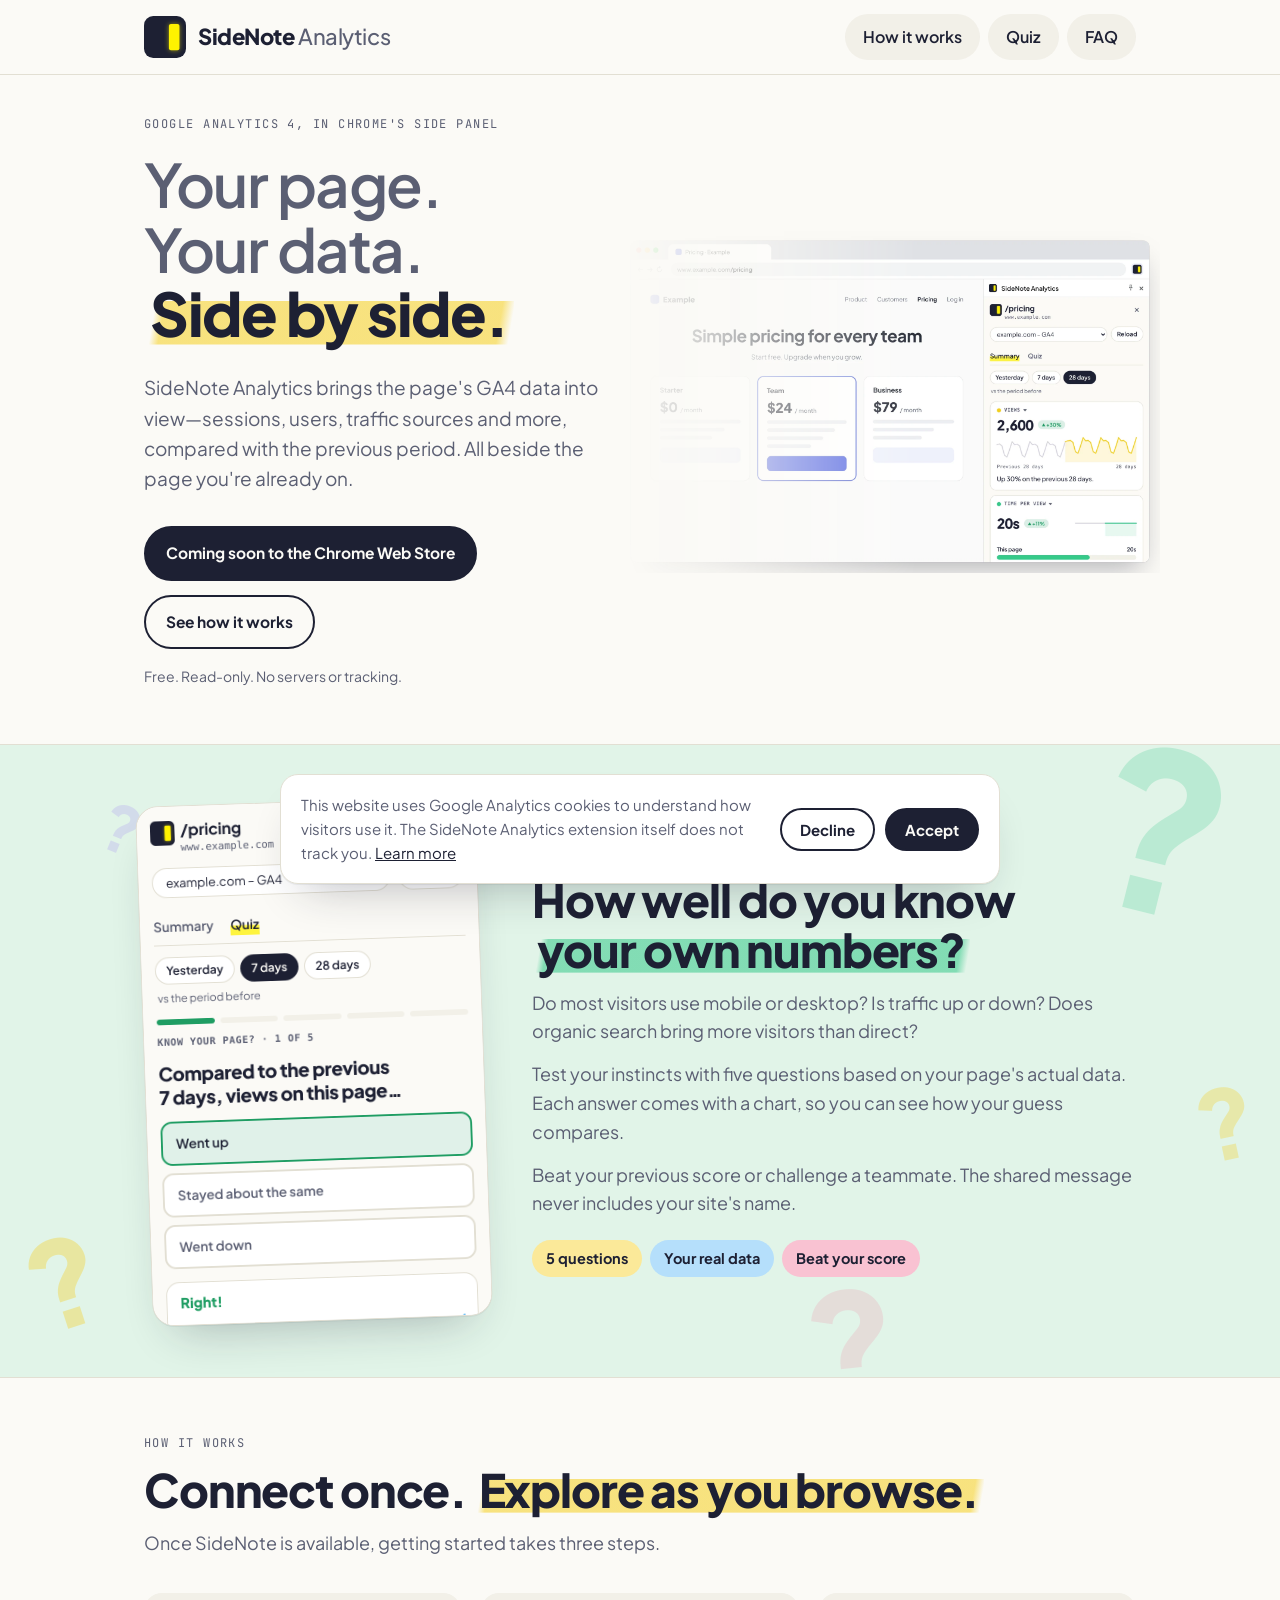
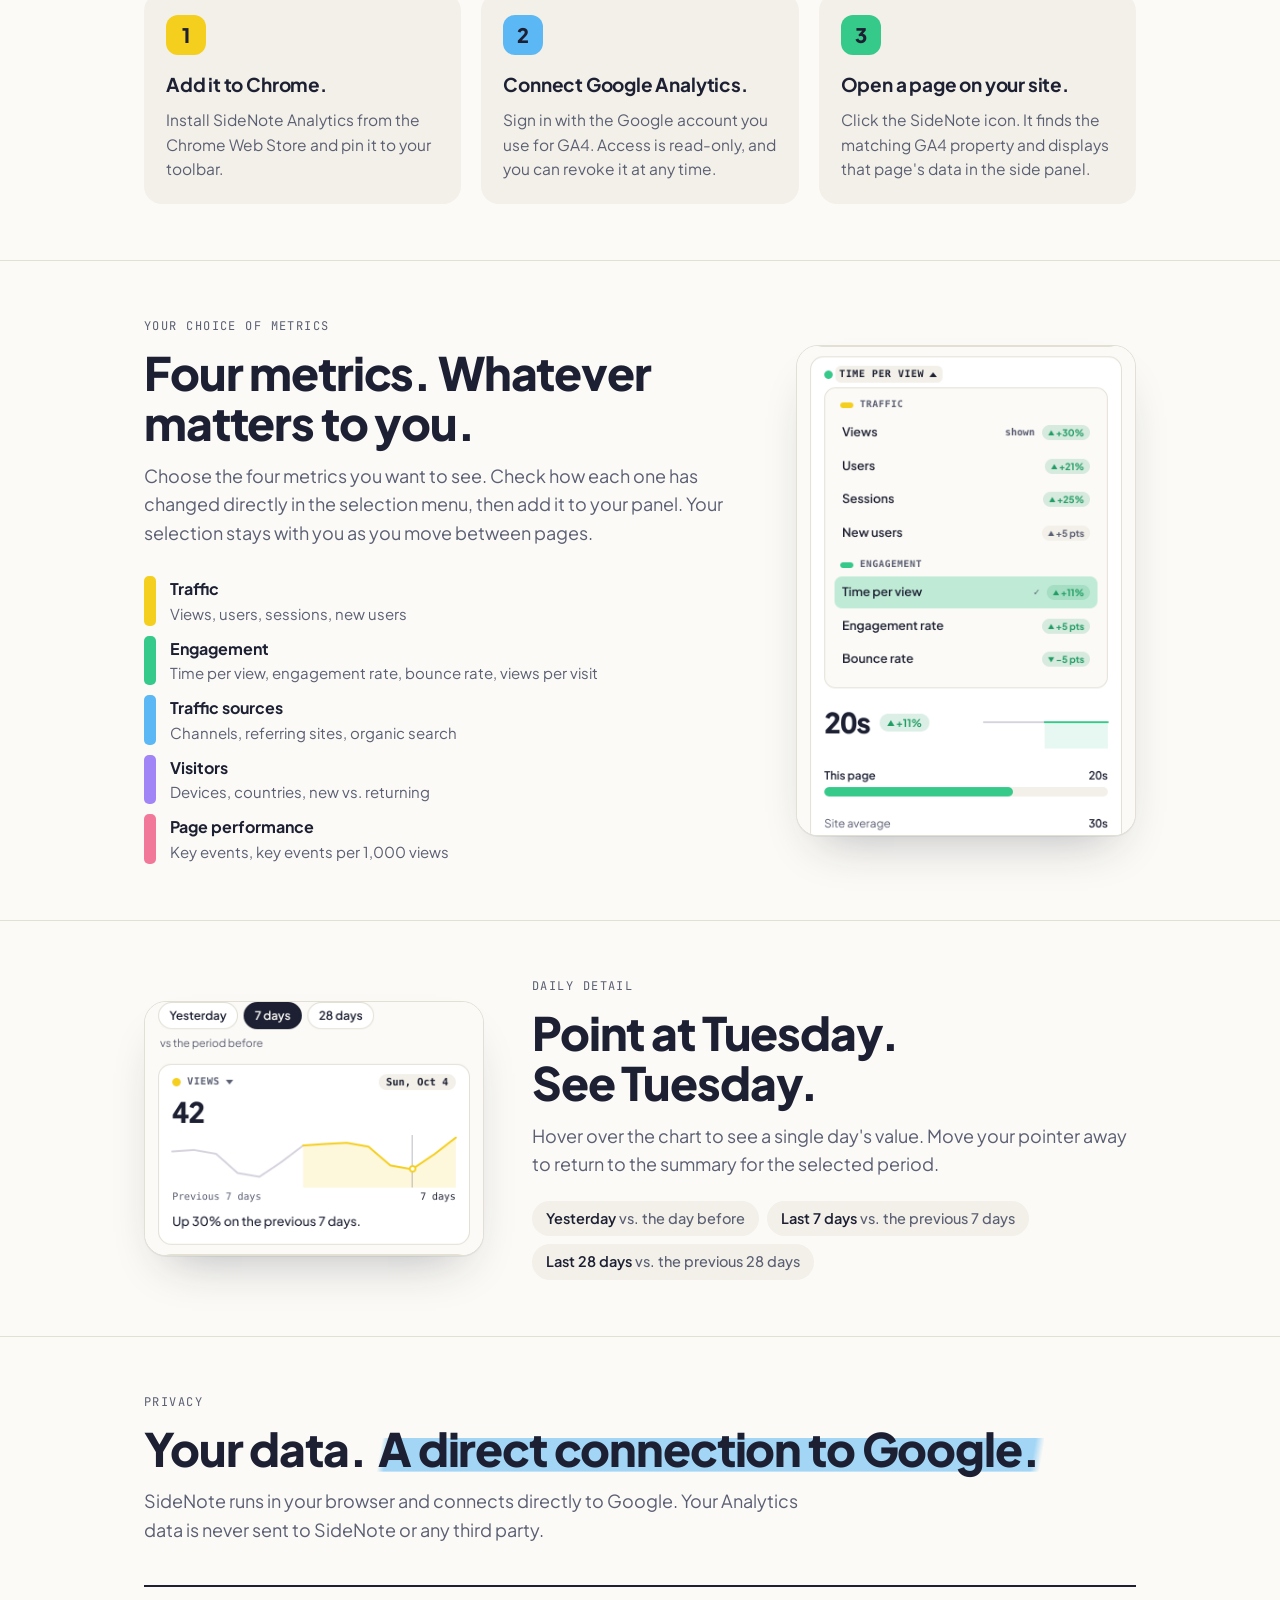
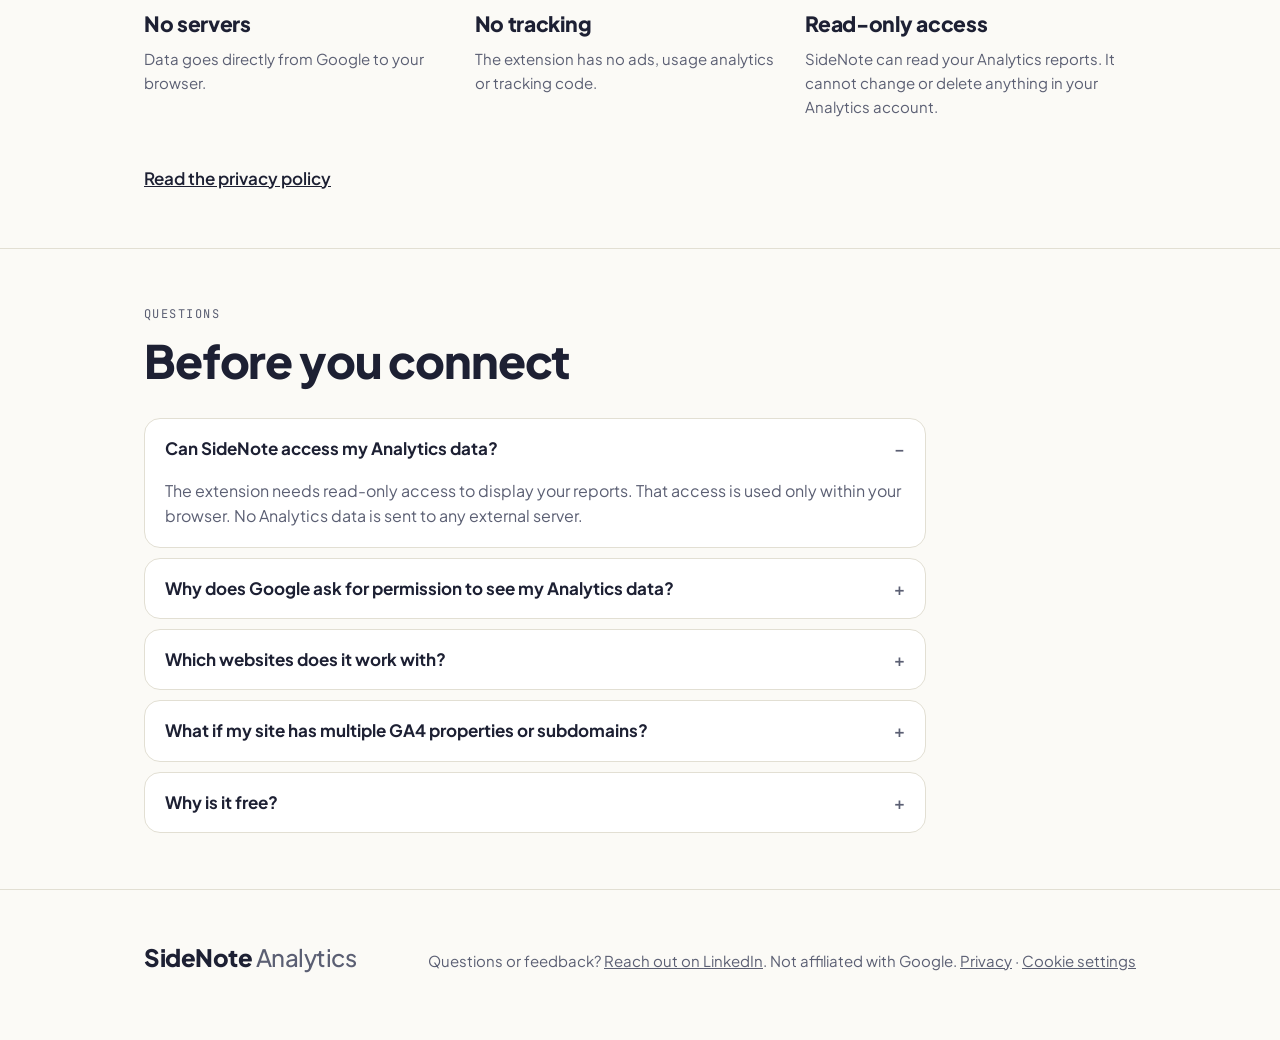
==== index.html @ 49446c29 "Use GTM container GTM-KLZKFRTD Co-Authored-By: Claude Opus 5.5 (1M context) <noreply@anthropic.com> " ====
<!doctype html>
<html lang="en">
<head>
<meta charset="utf-8">
<script>
window.dataLayer = window.dataLayer || [];
function gtag(){dataLayer.push(arguments);}
gtag('consent', 'default', {ad_storage: 'denied', ad_user_data: 'denied', ad_personalization: 'denied', analytics_storage: 'denied', wait_for_update: 500});
try { if (localStorage.getItem('sn-consent') === 'granted') gtag('consent', 'update', {analytics_storage: 'granted'}); } catch (e) {}
</script>
<!-- Google Tag Manager -->
<script>(function(w,d,s,l,i){w[l]=w[l]||[];w[l].push({'gtm.start':
new Date().getTime(),event:'gtm.js'});var f=d.getElementsByTagName(s)[0],
j=d.createElement(s),dl=l!='dataLayer'?'&l='+l:'';j.async=true;j.src=
'https://www.googletagmanager.com/gtm.js?id='+i+dl;f.parentNode.insertBefore(j,f);
})(window,document,'script','dataLayer','GTM-KLZKFRTD');</script>
<!-- End Google Tag Manager -->
<meta name="viewport" content="width=device-width, initial-scale=1, viewport-fit=cover">
<title>SideNote Analytics</title>
<meta name="description" content="GA4 numbers for the page you are on, in a Chrome side panel. Four cards, a trend line you can hover, and a quiz about your own page.">
<link rel="icon" href="img/logo.svg" type="image/svg+xml">
<link rel="preconnect" href="https://fonts.googleapis.com">
<link rel="preconnect" href="https://fonts.gstatic.com" crossorigin>
<link rel="stylesheet" href="https://fonts.googleapis.com/css2?family=Plus+Jakarta+Sans:wght@400;500;600;700;800&family=JetBrains+Mono:wght@400;500&display=swap">
<link rel="stylesheet" href="site.css">
</head>
<body>
<!-- Google Tag Manager (noscript) -->
<noscript><iframe src="https://www.googletagmanager.com/ns.html?id=GTM-KLZKFRTD" height="0" width="0" style="display:none;visibility:hidden"></iframe></noscript>
<!-- End Google Tag Manager (noscript) -->

<header class="top">
  <div class="wrap">
    <a class="brand" href="./" aria-label="SideNote Analytics home">
      <img class="mark" src="img/logo.svg" alt="" width="42" height="42">
      <span>SideNote <span class="brand-soft">Analytics</span></span>
    </a>
    <nav class="links" aria-label="Sections">
      <a href="#how">How it works</a>
      <a href="#quiz">Quiz</a>
      <a href="#faq">FAQ</a>
    </nav>
  </div>
</header>

<main>
  <section class="hero">
    <div class="wrap">
      <div class="hero-copy">
        <p class="eyebrow">Google Analytics 4, in Chrome's side panel</p>
        <h1>
          <span class="line quiet">Your page. Your data.</span>
          <span class="line"><span class="hl c-alive">Side by side.</span></span>
        </h1>
        <p class="lede">SideNote Analytics brings the page's GA4 data into view—sessions, users, traffic sources and more, compared with the previous period. All beside the page you're already on.</p>
        <div class="cta">
          <span class="btn primary is-soon" aria-disabled="true">Coming soon to the Chrome Web Store</span>
          <a class="btn ghost" href="#how" data-track="cta_how_it_works">See how it works</a>
        </div>
        <p class="note">Free. Read-only. No servers or tracking.</p>
      </div>
      <figure class="browser">
        <picture>
          <source srcset="img/hero-browser.webp" type="image/webp">
          <img src="img/hero-browser.png" width="1812" height="1152" alt="A Chrome window showing a pricing page, with the SideNote Analytics side panel open beside it: 2,600 views on /pricing, up 30% on the previous 28 days.">
        </picture>
      </figure>
    </div>
  </section>

  <section class="block quiz-block" id="quiz">
    <div class="qmarks" aria-hidden="true"><span>?</span><span>?</span><span>?</span><span>?</span><span>?</span><span>?</span></div>
    <div class="wrap split reverse">
      <div class="copy">
        <p class="eyebrow">Quiz · Know your page?</p>
        <h2>How well do you know <span class="hl c-good">your own numbers?</span></h2>
        <p class="intro">Do most visitors use mobile or desktop? Is traffic up or down? Does organic search bring more visitors than direct?</p>
        <p class="intro">Test your instincts with five questions based on your page's actual data. Each answer comes with a chart, so you can see how your guess compares.</p>
        <p class="intro">Beat your previous score or challenge a teammate. The shared message never includes your site's name.</p>
        <div class="qtags"><span class="c-alive">5 questions</span><span class="c-read">Your real data</span><span class="c-change">Beat your score</span></div>
      </div>
      <figure class="shot">
        <img src="img/panel-quiz.png" width="720" height="1520" alt="The Quiz tab: compared to the previous 7 days, views on this page went up, stayed about the same or went down. Went up is marked right, with a chart.">
      </figure>
    </div>
  </section>

  <section class="block" id="how">
    <div class="wrap">
      <p class="eyebrow">How it works</p>
      <h2>Connect once. <span class="hl c-alive">Explore as you browse.</span></h2>
      <p class="intro">Once SideNote is available, getting started takes three steps.</p>
      <ol class="steps">
        <li><span class="num c-alive">1</span><b>Add it to Chrome.</b><p>Install SideNote Analytics from the Chrome Web Store and pin it to your toolbar.</p></li>
        <li><span class="num c-read">2</span><b>Connect Google Analytics.</b><p>Sign in with the Google account you use for GA4. Access is read-only, and you can revoke it at any time.</p></li>
        <li><span class="num c-good">3</span><b>Open a page on your site.</b><p>Click the SideNote icon. It finds the matching GA4 property and displays that page's data in the side panel.</p></li>
      </ol>
    </div>
  </section>

  <section class="block" id="cards">
    <div class="wrap split">
      <div class="copy">
        <p class="eyebrow">Your choice of metrics</p>
        <h2>Four metrics. Whatever matters to you.</h2>
        <p class="intro">Choose the four metrics you want to see. Check how each one has changed directly in the selection menu, then add it to your panel. Your selection stays with you as you move between pages.</p>
        <ul class="groups">
          <li class="c-alive"><b>Traffic</b><span>Views, users, sessions, new users</span></li>
          <li class="c-good"><b>Engagement</b><span>Time per view, engagement rate, bounce rate, views per visit</span></li>
          <li class="c-read"><b>Traffic sources</b><span>Channels, referring sites, organic search</span></li>
          <li class="c-measure"><b>Visitors</b><span>Devices, countries, new vs. returning</span></li>
          <li class="c-change"><b>Page performance</b><span>Key events, key events per 1,000 views</span></li>
        </ul>
      </div>
      <figure class="shot">
        <img src="img/panel-picker.png" width="720" height="1040" alt="The metric menu open on the second card, grouped into Traffic and Engagement, each metric with a small change badge such as +30% or −5 pts.">
      </figure>
    </div>
  </section>


  <section class="block">
    <div class="wrap split reverse">
      <div class="copy">
        <p class="eyebrow">Daily detail</p>
        <h2>Point at Tuesday. See Tuesday.</h2>
        <p class="intro">Hover over the chart to see a single day's value. Move your pointer away to return to the summary for the selected period.</p>
        <div class="chips"><span>Yesterday <b>vs. the day before</b></span><span>Last 7 days <b>vs. the previous 7 days</b></span><span>Last 28 days <b>vs. the previous 28 days</b></span></div>
      </div>
      <figure class="shot">
        <img src="img/panel-hover.png" width="720" height="540" alt="The views card while hovering: the figure reads 42 and a date pill says Sun, Oct 4, with a marker on the line at that day.">
      </figure>
    </div>
  </section>

  <section class="block" id="private">
    <div class="wrap">
      <p class="eyebrow">Privacy</p>
      <h2>Your data. <span class="hl c-read">A direct connection to Google.</span></h2>
      <p class="intro">SideNote runs in your browser and connects directly to Google. Your Analytics data is never sent to SideNote or any third party.</p>
      <div class="facts">
        <div class="fact"><b>No servers</b><p>Data goes directly from Google to your browser.</p></div>
        <div class="fact"><b>No tracking</b><p>The extension has no ads, usage analytics or tracking code.</p></div>
        <div class="fact"><b>Read-only access</b><p>SideNote can read your Analytics reports. It cannot change or delete anything in your Analytics account.</p></div>
      </div>
      <p class="more"><a href="privacy.html" data-track="privacy_click">Read the privacy policy</a></p>
    </div>
  </section>

  <section class="block" id="faq">
    <div class="wrap">
      <p class="eyebrow">Questions</p>
      <h2>Before you connect</h2>
      <div class="faq">
        <details open>
          <summary>Can SideNote access my Analytics data?</summary>
          <p>The extension needs read-only access to display your reports. That access is used only within your browser. No Analytics data is sent to any external server.</p>
        </details>
        <details>
          <summary>Why does Google ask for permission to see my Analytics data?</summary>
          <p>This permission allows SideNote to retrieve and display your reports. It does not allow changes to your Analytics account or data. You can revoke access at any time in your <a href="https://myaccount.google.com/permissions">Google Account settings</a>.</p>
        </details>
        <details>
          <summary>Which websites does it work with?</summary>
          <p>SideNote works with sites tracked by a GA4 property your Google account can access. If no matching property is found, the panel lets you know.</p>
        </details>
        <details>
          <summary>What if my site has multiple GA4 properties or subdomains?</summary>
          <p>SideNote finds a matching property automatically. If the match is unclear, it prompts you to choose from the available properties.</p>
        </details>
        <details>
          <summary>Why is it free?</summary>
          <p>SideNote Analytics runs entirely in your browser, with no servers or infrastructure behind it. That keeps it free to use, with no paid plans, trials or ads.</p>
        </details>
      </div>
    </div>
  </section>
</main>

<footer>
  <div class="wrap">
    <span class="sign">SideNote <span class="brand-soft">Analytics</span></span>
    <p>Questions or feedback? <a href="https://www.linkedin.com/in/veyselm" rel="noopener">Reach out on LinkedIn</a>. Not affiliated with Google. <a href="privacy.html">Privacy</a> · <button type="button" class="link-btn" data-cookie-settings>Cookie settings</button></p>
  </div>
</footer>

<script src="consent.js"></script>
</body>
</html>
---- site.css ----
/* The site wears the panel's clothes: paper, ink, Plus Jakarta Sans, and one
   highlighter colour per group of metrics. */
:root {
  --paper: #fbfaf6;
  --paper-2: #f2f0e8;
  --ink: #1d2033;
  --ink-soft: #5b5f73;
  --rule: #e2dfd3;
  --accent: #3b45e0;
  --accent-ink: #ffffff;
  --panel: #ffffff;
  --hl-alive: #f5cf1d;
  --hl-read: #5bb8f5;
  --hl-good: #35c98a;
  --hl-change: #f2789a;
  --hl-measure: #a184f5;
  --hl-alpha: 0.55;
  --shadow: 0 1px 0 rgba(29,32,51,.06), 0 24px 48px -24px rgba(29,32,51,.32);
  --body: "Plus Jakarta Sans", "Segoe UI", system-ui, -apple-system, sans-serif;
  --mono: "JetBrains Mono", ui-monospace, "SF Mono", Menlo, Consolas, monospace;
  color-scheme: light;
}
@media (prefers-color-scheme: dark) {
  :root:not([data-theme="light"]) {
    --paper: #15172a; --paper-2: #1c1f36; --ink: #eceaf4; --ink-soft: #a3a5bd;
    --rule: #2c3050; --accent: #8e95ff; --accent-ink: #15172a; --panel: #1e2139;
    --hl-alive: #d9b520; --hl-read: #4a9fdc; --hl-good: #2fae78; --hl-change: #d9607f; --hl-measure: #8c70e0;
    --hl-alpha: 0.6;
    --shadow: 0 1px 0 rgba(0,0,0,.3), 0 24px 48px -24px rgba(0,0,0,.7);
    color-scheme: dark;
  }
}
:root[data-theme="dark"] {
  --paper: #15172a; --paper-2: #1c1f36; --ink: #eceaf4; --ink-soft: #a3a5bd;
  --rule: #2c3050; --accent: #8e95ff; --accent-ink: #15172a; --panel: #1e2139;
  --hl-alive: #d9b520; --hl-read: #4a9fdc; --hl-good: #2fae78; --hl-change: #d9607f; --hl-measure: #8c70e0;
  --hl-alpha: 0.6;
  --shadow: 0 1px 0 rgba(0,0,0,.3), 0 24px 48px -24px rgba(0,0,0,.7);
  color-scheme: dark;
}

* { box-sizing: border-box; }
html { scroll-behavior: smooth; }
body {
  margin: 0; background: var(--paper); color: var(--ink);
  font-family: var(--body); font-size: 17px; line-height: 1.6;
  -webkit-font-smoothing: antialiased;
}
img { max-width: 100%; height: auto; display: block; }
.wrap { max-width: 1040px; margin: 0 auto; padding-inline: 24px; }
@media (max-width: 480px) { .wrap { padding-inline: 16px; } body { font-size: 16px; } }
a { color: inherit; }
:focus-visible { outline: 3px solid var(--accent); outline-offset: 3px; border-radius: 6px; }
h1, h2, h3 { line-height: 1.08; text-wrap: balance; margin: 0; letter-spacing: -0.025em; }
p { margin: 0; }
.eyebrow { font-family: var(--mono); font-size: 12px; letter-spacing: .12em; text-transform: uppercase; color: var(--ink-soft); }

.hl { --c: var(--hl-alive);
  background-image: linear-gradient(100deg, transparent .2em, color-mix(in srgb, var(--c) calc(var(--hl-alpha) * 100%), transparent) .35em, color-mix(in srgb, var(--c) calc(var(--hl-alpha) * 100%), transparent) calc(100% - .3em), transparent calc(100% - .1em));
  background-repeat: no-repeat; background-size: 100% 58%; background-position: 0 80%;
  padding-inline: .1em; box-decoration-break: clone; -webkit-box-decoration-break: clone; }
.c-alive { --c: var(--hl-alive); } .c-read { --c: var(--hl-read); } .c-good { --c: var(--hl-good); }
.c-change { --c: var(--hl-change); } .c-measure { --c: var(--hl-measure); }

header.top { position: sticky; top: env(safe-area-inset-top, 0px); z-index: 5; padding-block: 14px; background: color-mix(in srgb, var(--paper) 88%, transparent); backdrop-filter: blur(10px); border-bottom: 1px solid var(--rule); }
.top .wrap { display: flex; align-items: center; justify-content: space-between; gap: 16px; flex-wrap: wrap; }
.brand { display: flex; align-items: center; gap: 12px; font-weight: 800; font-size: 22px; text-decoration: none; letter-spacing: -0.02em; }
.brand-soft { font-weight: 500; color: var(--ink-soft); }
.mark { width: 42px; height: 42px; flex: none; }
nav.links { display: flex; gap: 8px; font-size: 16px; font-weight: 600; flex-wrap: wrap; }
nav.links a { text-decoration: none; padding: 10px 18px; border-radius: 999px; background: var(--paper-2); }
nav.links a.go { background: var(--ink); color: var(--paper); }
nav.links a:hover { background: var(--rule); }
nav.links a.go:hover { background: var(--accent); color: var(--accent-ink); }
@media (max-width: 560px) { nav.links a { padding: 8px 14px; font-size: 15px; } }

.hero { padding-block: 40px 56px; }
.hero { overflow: hidden; }
.hero .wrap { display: grid; grid-template-columns: minmax(0, 1fr) minmax(0, 1fr); gap: 40px; align-items: center; }
.hero-copy { position: relative; z-index: 1; }
/* The window fades in from the left, so the page reads first and the panel
   lands last. */
.browser { margin: 0 -24px 0 -40px; }
.browser img { width: 100%;
  -webkit-mask-image: linear-gradient(90deg, transparent 0%, rgba(0,0,0,.25) 18%, #000 55%);
  mask-image: linear-gradient(90deg, transparent 0%, rgba(0,0,0,.25) 18%, #000 55%); }
@media (max-width: 900px) {
  .hero .wrap { grid-template-columns: minmax(0, 1fr); gap: 28px; }
  .browser { margin: 0 -16px 0 0; }
  .browser img { min-width: 0;
    -webkit-mask-image: linear-gradient(90deg, rgba(0,0,0,.35) 0%, #000 40%);
    mask-image: linear-gradient(90deg, rgba(0,0,0,.35) 0%, #000 40%); }
}
.hero h1 { margin-top: 18px; font-size: clamp(38px, 5vw, 60px); font-weight: 800; }
.hero h1 .line { display: block; }
.hero h1 .quiet { color: var(--ink-soft); font-weight: 600; }
.lede { margin-top: 26px; font-size: 19px; color: var(--ink-soft); max-width: 34em; }
.cta { margin-top: 32px; display: flex; gap: 14px; flex-wrap: wrap; align-items: center; }
.btn { display: inline-flex; align-items: center; padding: 13px 20px; border-radius: 999px; font-weight: 700; font-size: 15.5px; text-decoration: none; border: 2px solid var(--ink); }
.btn.primary { background: var(--ink); color: var(--paper); }
.btn.primary.is-soon { cursor: default; }
.btn.ghost:hover { background: var(--paper-2); }
.note { margin-top: 16px; font-size: 14px; color: var(--ink-soft); }

.shot { margin: 0; justify-self: center; width: 100%; max-width: 340px; max-height: 520px; border-radius: 22px; overflow: hidden; border: 1px solid var(--rule); box-shadow: var(--shadow); background: var(--panel); }
.shot.tall { max-height: 600px; }
@media (max-width: 900px) { .shot.tall { max-height: 560px; } }

section.block { padding-block: 56px; border-top: 1px solid var(--rule); }
.block h2 { margin-top: 12px; font-size: clamp(30px, 4.2vw, 46px); font-weight: 800; max-width: 20em; }
.intro { margin-top: 14px; color: var(--ink-soft); max-width: 38em; font-size: 18px; }
.split { display: grid; grid-template-columns: minmax(0, 1fr) 340px; gap: 48px; align-items: center; }
.split.reverse { grid-template-columns: 340px minmax(0, 1fr); }
.split.reverse .copy { order: 2; }
@media (max-width: 900px) { .split, .split.reverse { grid-template-columns: minmax(0, 1fr); gap: 32px; } .split.reverse .copy { order: 0; } }

.groups { margin: 28px 0 0; padding: 0; list-style: none; display: grid; gap: 10px; }
.groups li { display: grid; grid-template-columns: 12px minmax(0, 1fr); column-gap: 14px; align-items: baseline; }
.groups li::before { content: ""; grid-row: span 2; align-self: stretch; width: 12px; border-radius: 5px; background: var(--c); }
.groups b { font-size: 16px; }
.groups span { font-size: 15px; color: var(--ink-soft); }

.ranges { margin: 28px 0 0; display: grid; gap: 12px; }
.ranges div { display: grid; grid-template-columns: 110px minmax(0, 1fr); gap: 12px; align-items: baseline; padding-bottom: 12px; border-bottom: 1px dashed var(--rule); }
.ranges dt { font-weight: 700; }
.ranges dd { margin: 0; color: var(--ink-soft); font-size: 15.5px; }

.points { margin: 40px 0 0; padding: 0; list-style: none; display: grid; grid-template-columns: repeat(2, minmax(0, 1fr)); gap: 28px 40px; }
@media (max-width: 760px) { .points { grid-template-columns: minmax(0, 1fr); } }
.points b { display: block; font-size: 19px; letter-spacing: -0.01em; }
.points span { color: var(--ink-soft); font-size: 16px; }

.facts { margin-top: 40px; display: grid; grid-template-columns: repeat(3, minmax(0, 1fr)); border-top: 2px solid var(--ink); }
@media (max-width: 760px) { .facts { grid-template-columns: minmax(0, 1fr); } }
.fact { padding: 20px 20px 22px 0; display: grid; gap: 6px; align-content: start; }
.fact b { font-weight: 800; font-size: 21px; letter-spacing: -0.015em; }
.fact p { font-size: 15px; color: var(--ink-soft); }
.more { margin-top: 24px; font-weight: 600; }

.steps { margin: 36px 0 0; padding: 0; list-style: none; display: grid; grid-template-columns: repeat(3, minmax(0, 1fr)); gap: 20px; }
@media (max-width: 820px) { .steps { grid-template-columns: minmax(0, 1fr); } }
.steps li { display: grid; gap: 8px; align-content: start; padding: 22px; border-radius: 18px; background: var(--paper-2); }
.steps .num { width: 40px; height: 40px; border-radius: 12px; display: grid; place-items: center; font-weight: 800; font-size: 20px; background: var(--c); color: #1d2033; }
.steps b { font-size: 19px; letter-spacing: -0.01em; margin-top: 6px; }
.steps p { color: var(--ink-soft); font-size: 15.5px; }

.faq { margin-top: 32px; display: grid; gap: 10px; max-width: 46em; }
.faq details { border: 1px solid var(--rule); border-radius: 16px; background: var(--panel); }
.faq summary { cursor: pointer; list-style: none; padding: 16px 20px; font-weight: 700; font-size: 17px; display: flex; justify-content: space-between; gap: 16px; }
.faq summary::-webkit-details-marker { display: none; }
.faq summary::after { content: "+"; font-weight: 600; color: var(--ink-soft); flex: none; }
.faq details[open] summary::after { content: "−"; }
.faq details p { padding: 0 20px 18px; color: var(--ink-soft); font-size: 16px; }

footer { padding-block: 48px 64px; border-top: 1px solid var(--rule); }
footer .wrap { display: flex; justify-content: space-between; gap: 20px; flex-wrap: wrap; align-items: baseline; }
footer p { color: var(--ink-soft); font-size: 15px; }
.sign { font-size: 24px; font-weight: 800; letter-spacing: -0.02em; }

/* the privacy page */
.doc { max-width: 720px; padding-block: 24px 72px; }
.doc h1 { font-size: clamp(34px, 5vw, 48px); font-weight: 800; }
.doc .updated { margin-top: 10px; color: var(--ink-soft); font-size: 15px; }
.doc h2 { margin-top: 40px; font-size: 24px; font-weight: 800; }
.doc p, .doc ul { margin-top: 12px; }
.doc ul { padding-left: 1.2em; }
.doc li + li { margin-top: 6px; }
.doc code { font-family: var(--mono); font-size: .85em; background: var(--paper-2); padding: 1px 5px; border-radius: 5px; }
.doc .short { margin-top: 28px; padding: 18px 20px; border-radius: 16px; background: color-mix(in srgb, var(--hl-read) 22%, var(--paper)); }
.table-scroll { margin-top: 14px; overflow-x: auto; }
.doc table { width: 100%; border-collapse: collapse; font-size: 15px; min-width: 520px; }
.doc th, .doc td { text-align: left; padding: 10px 12px 10px 0; border-bottom: 1px solid var(--rule); vertical-align: top; }
.doc th { font-size: 13px; color: var(--ink-soft); font-weight: 600; }

.chips { margin-top: 22px; display: flex; flex-wrap: wrap; gap: 8px; }
.chips span { padding: 6px 14px; border-radius: 999px; background: var(--paper-2); font-size: 14.5px; font-weight: 600; }
.chips span b { color: var(--ink-soft); font-weight: 500; }

/* the quiz: the playful corner of the page */
.quiz-block { position: relative; overflow: hidden; background: color-mix(in srgb, var(--hl-good) 13%, var(--paper)); }
.quiz-block .wrap { position: relative; }
.qmarks span { position: absolute; font-weight: 800; line-height: 1; color: var(--hl-good); opacity: .22; pointer-events: none; user-select: none; }
.qmarks span:nth-child(1) { font-size: 220px; top: -30px; right: 4%; transform: rotate(14deg); }
.qmarks span:nth-child(2) { font-size: 120px; bottom: 6%; left: 2%; transform: rotate(-18deg); color: var(--hl-alive); opacity: .35; }
.qmarks span:nth-child(3) { font-size: 80px; top: 4%; left: 40%; transform: rotate(8deg); color: var(--hl-read); }
.qmarks span:nth-child(4) { font-size: 150px; bottom: -40px; right: 30%; transform: rotate(-6deg); color: var(--hl-change); opacity: .18; }
.qmarks span:nth-child(5) { font-size: 64px; top: 8%; left: 8%; transform: rotate(22deg); color: var(--hl-measure); }
.qmarks span:nth-child(6) { font-size: 96px; top: 52%; right: 2%; transform: rotate(-12deg); color: var(--hl-alive); opacity: .3; }
.quiz-block .shot { position: relative; transform: rotate(-2deg); }
.qtags { margin-top: 22px; display: flex; gap: 8px; flex-wrap: wrap; }
.qtags span { padding: 7px 14px; border-radius: 999px; font-weight: 700; font-size: 14.5px; background: color-mix(in srgb, var(--c) 45%, var(--panel)); }
@media (max-width: 900px) { .qmarks span:nth-child(3), .qmarks span:nth-child(5), .qmarks span:nth-child(6) { display: none; } .qmarks span { opacity: .14; } .qmarks span:nth-child(1) { font-size: 160px; top: -20px; right: -10px; } }

/* Cookie consent banner */
.consent { position: fixed; left: 16px; right: 16px; bottom: calc(16px + env(safe-area-inset-bottom, 0px)); z-index: 50; max-width: 720px; margin-inline: auto; display: flex; gap: 16px 24px; align-items: center; flex-wrap: wrap; padding: 18px 20px; background: var(--panel); color: var(--ink); border: 1px solid var(--rule); border-radius: 18px; box-shadow: var(--shadow); }
.consent p { flex: 1 1 320px; min-width: 0; margin: 0; font-size: 15px; color: var(--ink-soft); }
.consent a { color: var(--ink); }
.consent-actions { display: flex; gap: 10px; }
.consent .btn { padding: 10px 18px; font-size: 15px; cursor: pointer; font-family: inherit; color: var(--ink); background: transparent; }
.consent .btn.primary { background: var(--ink); color: var(--paper); }
.link-btn { font: inherit; color: inherit; background: none; border: 0; padding: 0; text-decoration: underline; cursor: pointer; }
.consent[hidden] { display: none; }
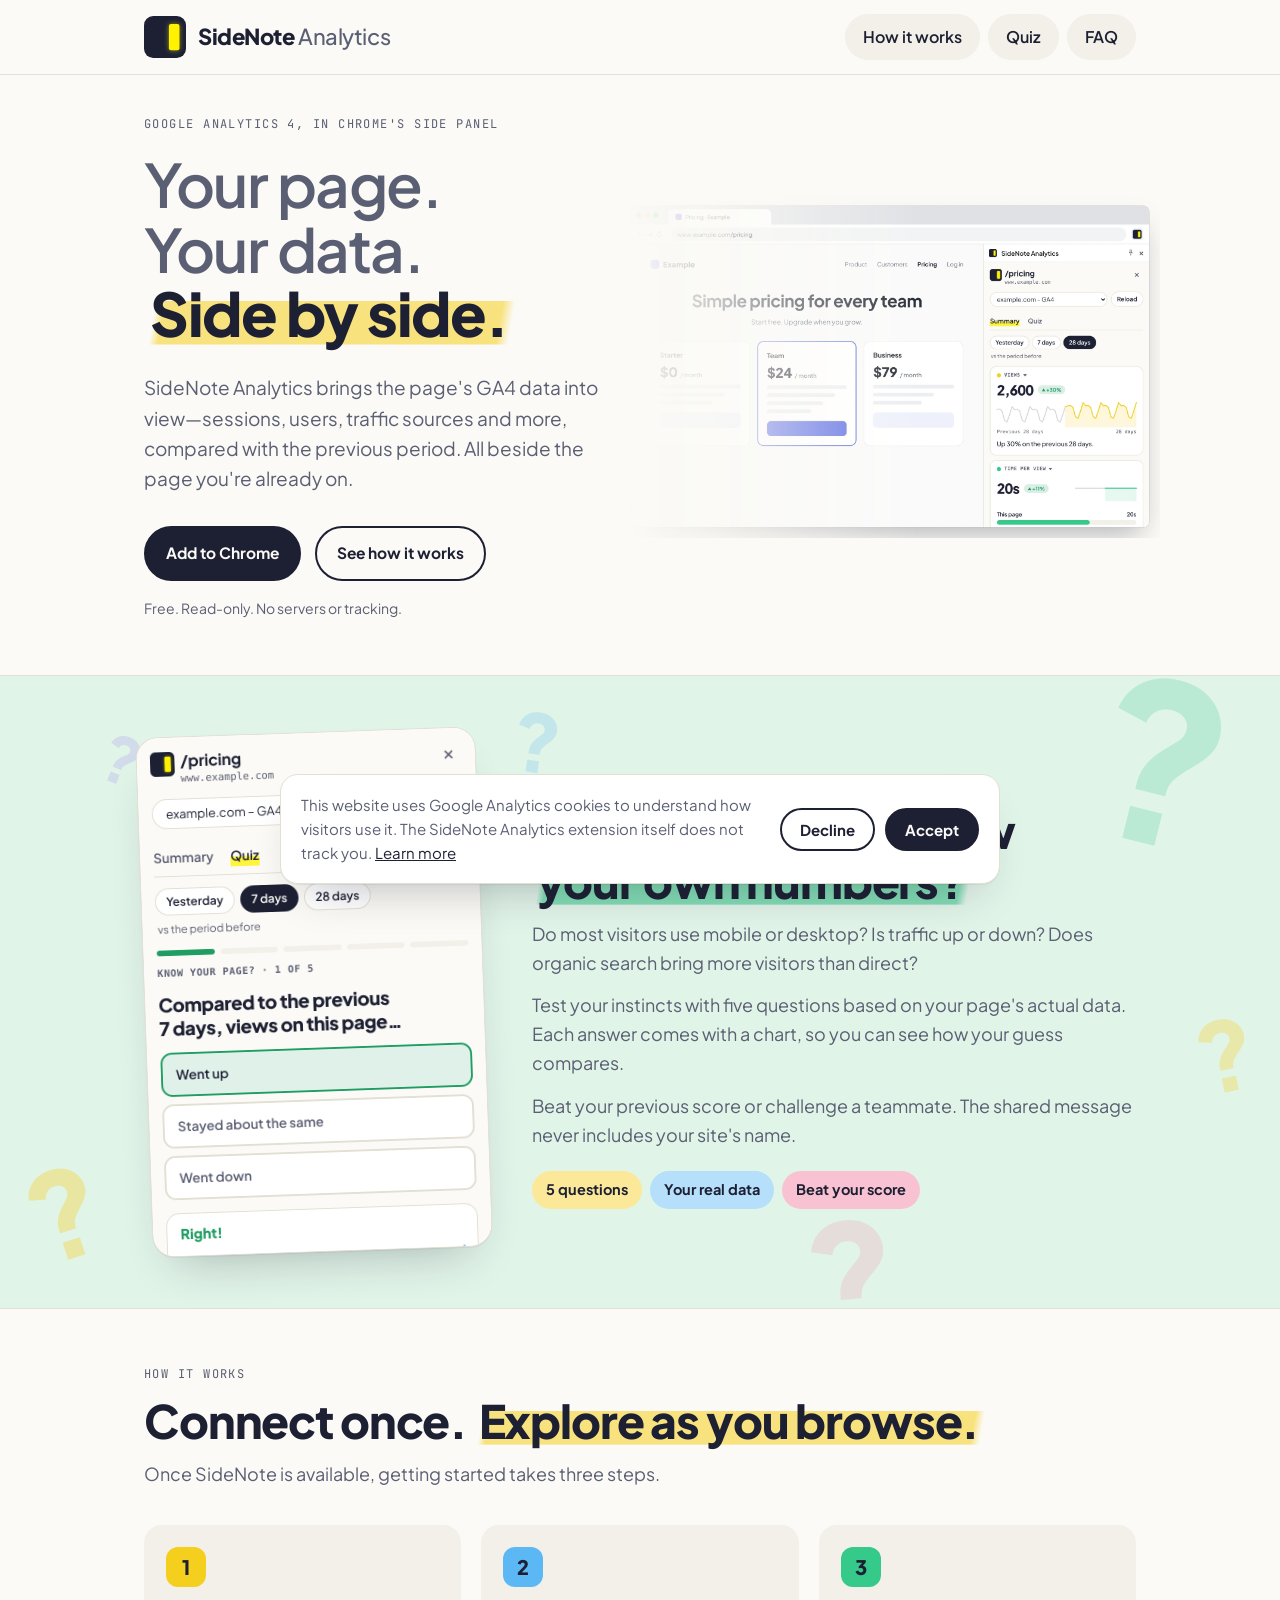
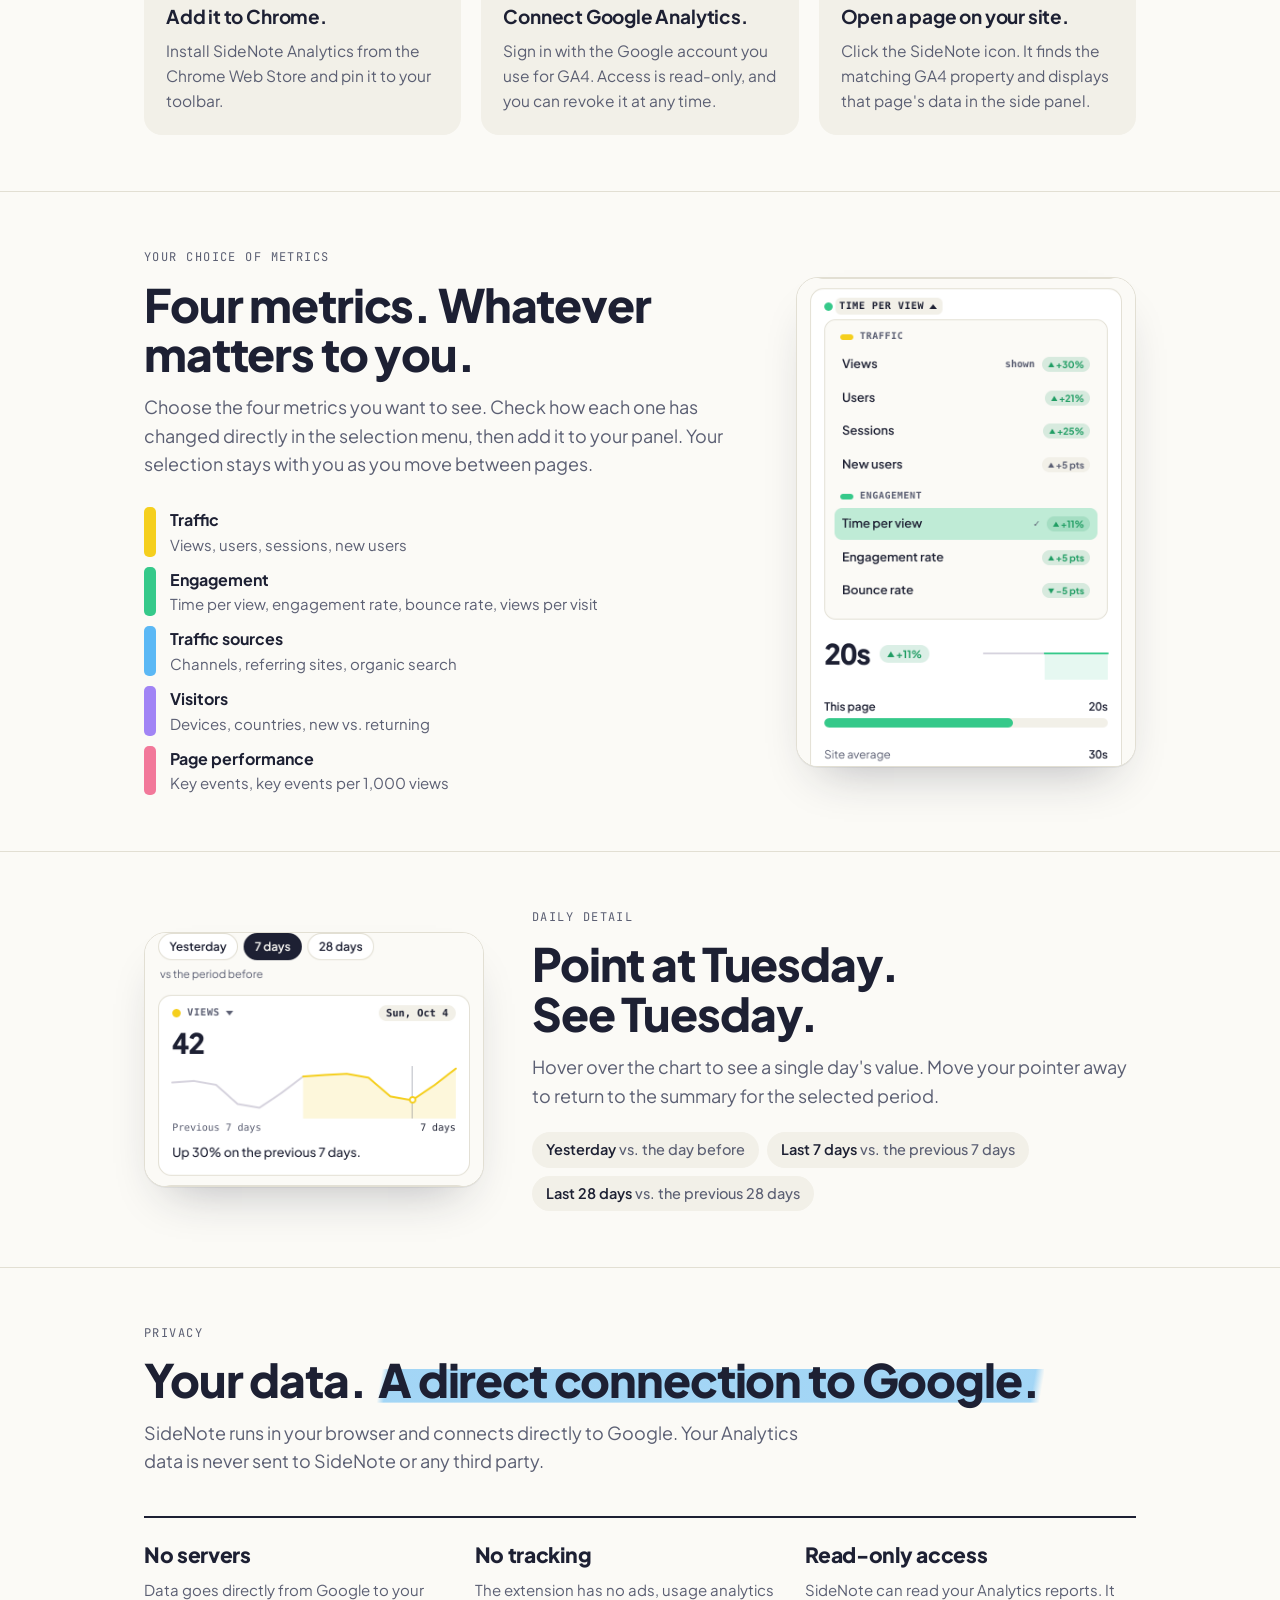
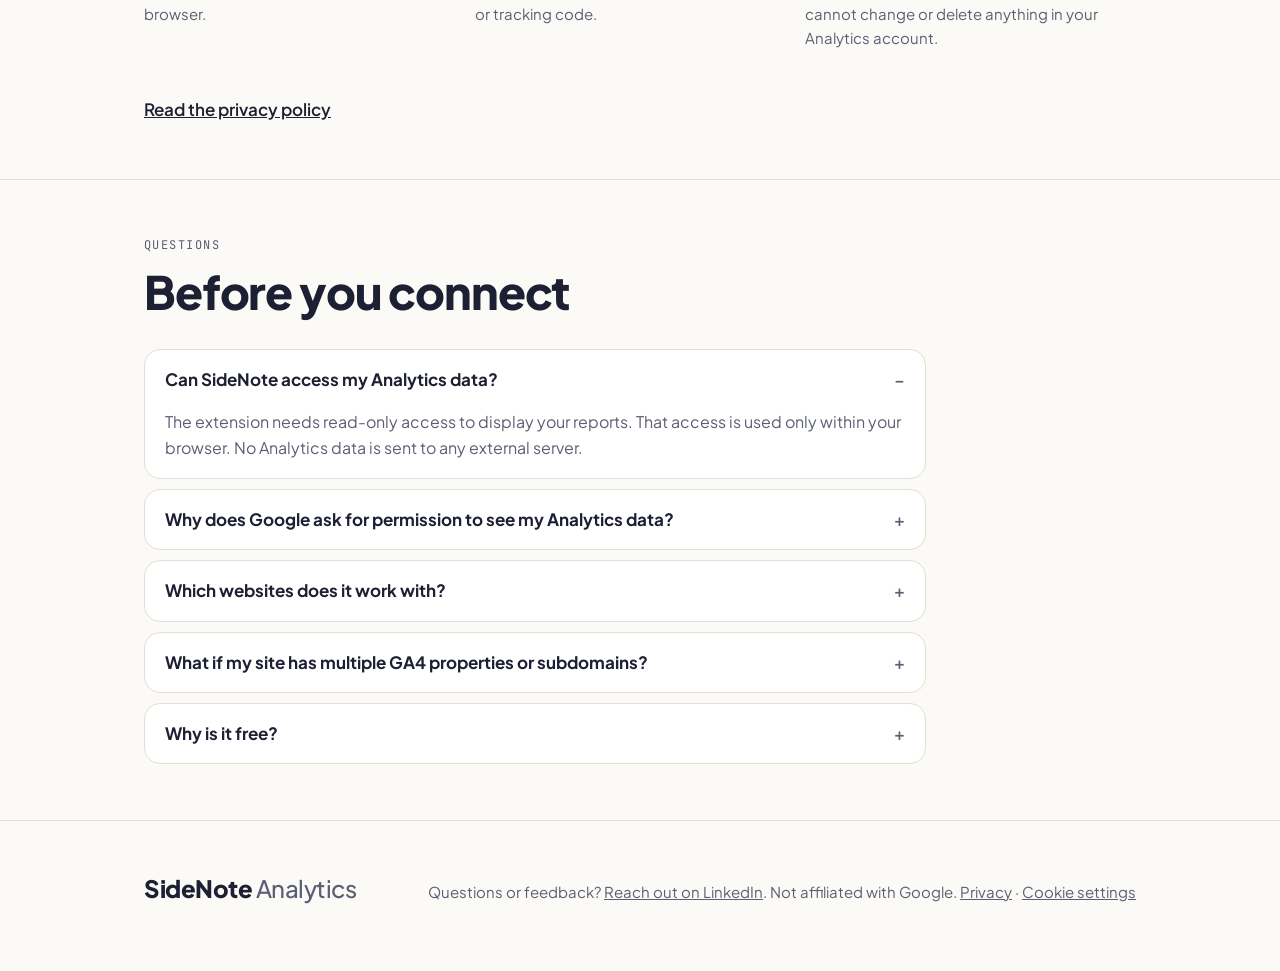
==== commit 2f4d5950: "Hero button links to the Chrome Web Store listing Co-Authored-By: Claude Opus 5.5 (1M context) <nore" ====
--- a/index.html
+++ b/index.html
@@ -16,8 +16,32 @@
 })(window,document,'script','dataLayer','GTM-KLZKFRTD');</script>
 <!-- End Google Tag Manager -->
 <meta name="viewport" content="width=device-width, initial-scale=1, viewport-fit=cover">
-<title>SideNote Analytics</title>
-<meta name="description" content="GA4 numbers for the page you are on, in a Chrome side panel. Four cards, a trend line you can hover, and a quiz about your own page.">
+<title>SideNote Analytics: GA4 page data in Chrome's side panel</title>
+<meta name="description" content="See GA4 sessions, users, traffic sources and more for the page you're on, in Chrome's side panel. Free and read-only.">
+<link rel="canonical" href="https://sidenoteanalytics.com/">
+<meta property="og:type" content="website">
+<meta property="og:site_name" content="SideNote Analytics">
+<meta property="og:title" content="SideNote Analytics: Your page. Your data. Side by side.">
+<meta property="og:description" content="See GA4 sessions, users, traffic sources and more for the page you're on, in Chrome's side panel. Free and read-only.">
+<meta property="og:url" content="https://sidenoteanalytics.com/">
+<meta property="og:image" content="https://sidenoteanalytics.com/img/og.png">
+<meta property="og:image:width" content="1200">
+<meta property="og:image:height" content="630">
+<meta property="og:image:alt" content="SideNote Analytics: a Chrome window with the GA4 side panel open beside a pricing page.">
+<meta name="twitter:card" content="summary_large_image">
+<script type="application/ld+json">
+{
+  "@context": "https://schema.org",
+  "@type": "SoftwareApplication",
+  "name": "SideNote Analytics",
+  "applicationCategory": "BrowserApplication",
+  "operatingSystem": "Chrome",
+  "description": "See GA4 sessions, users, traffic sources and more for the page you're on, in Chrome's side panel. Free and read-only.",
+  "url": "https://sidenoteanalytics.com/",
+  "image": "https://sidenoteanalytics.com/img/og.png",
+  "offers": { "@type": "Offer", "price": "0", "priceCurrency": "USD" }
+}
+</script>
 <link rel="icon" href="img/logo.svg" type="image/svg+xml">
 <link rel="preconnect" href="https://fonts.googleapis.com">
 <link rel="preconnect" href="https://fonts.gstatic.com" crossorigin>
@@ -54,7 +78,7 @@
         </h1>
         <p class="lede">SideNote Analytics brings the page's GA4 data into view—sessions, users, traffic sources and more, compared with the previous period. All beside the page you're already on.</p>
         <div class="cta">
-          <span class="btn primary is-soon" aria-disabled="true">Coming soon to the Chrome Web Store</span>
+          <a class="btn primary" href="https://chromewebstore.google.com/detail/sidenote-analytics/bgmgjefpcplopncgohninfdddjmldfml" data-track="store_click" rel="noopener">Add to Chrome</a>
           <a class="btn ghost" href="#how" data-track="cta_how_it_works">See how it works</a>
         </div>
         <p class="note">Free. Read-only. No servers or tracking.</p>
@@ -184,6 +208,6 @@
   </div>
 </footer>
 
-<script src="consent.js"></script>
+<script src="consent.js?v=4"></script>
 </body>
 </html>
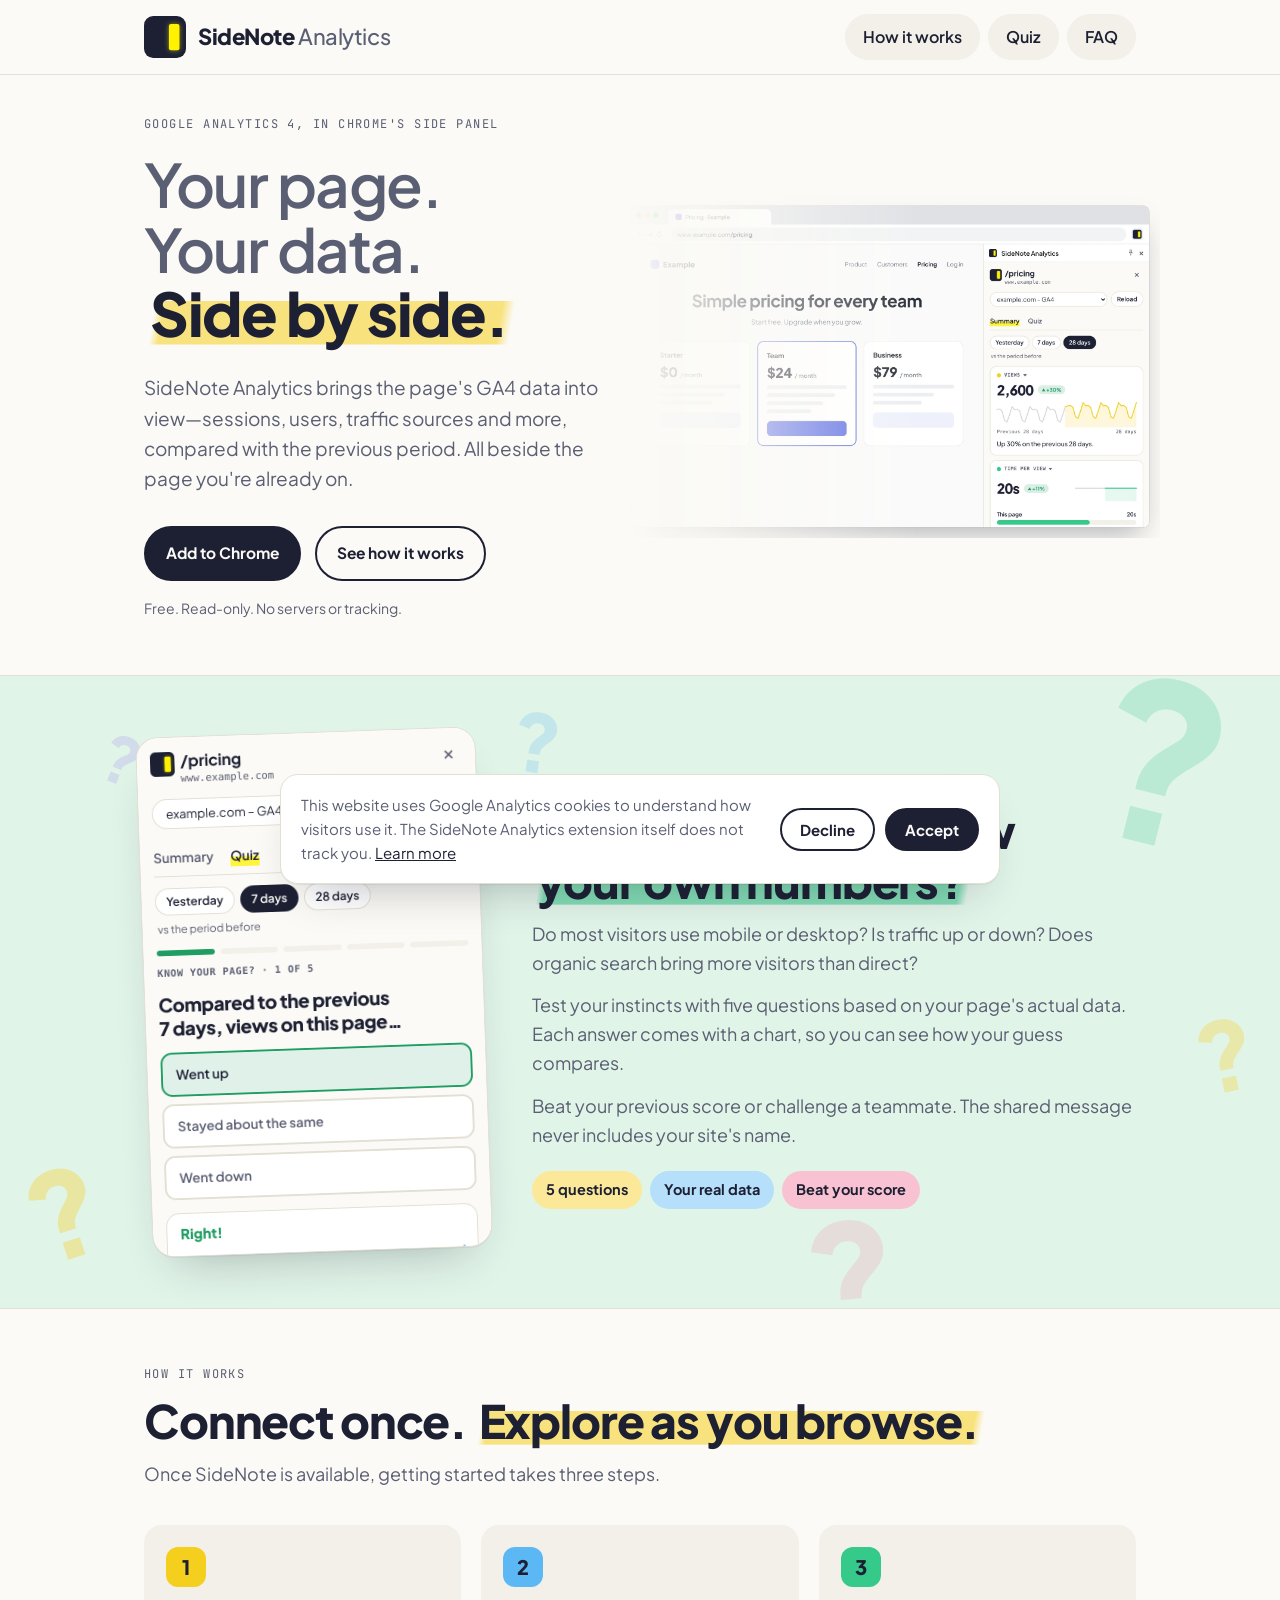
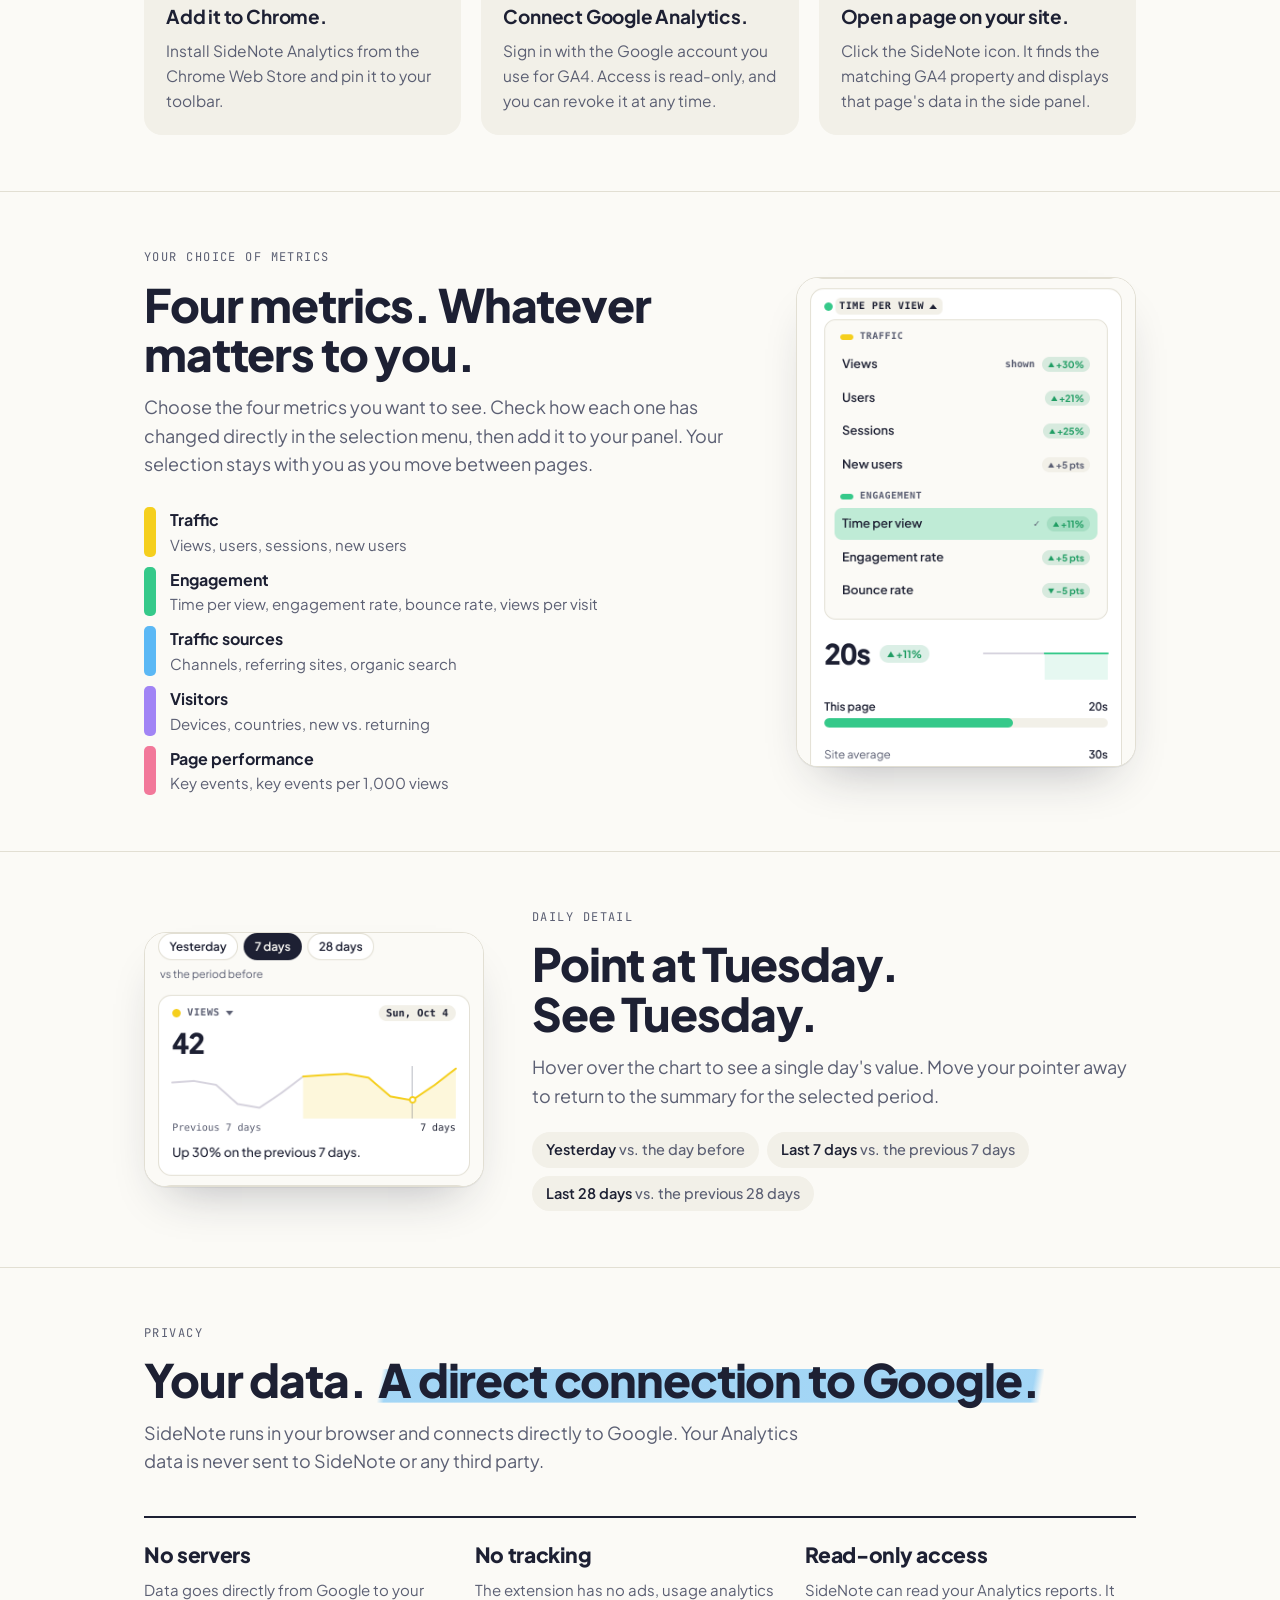
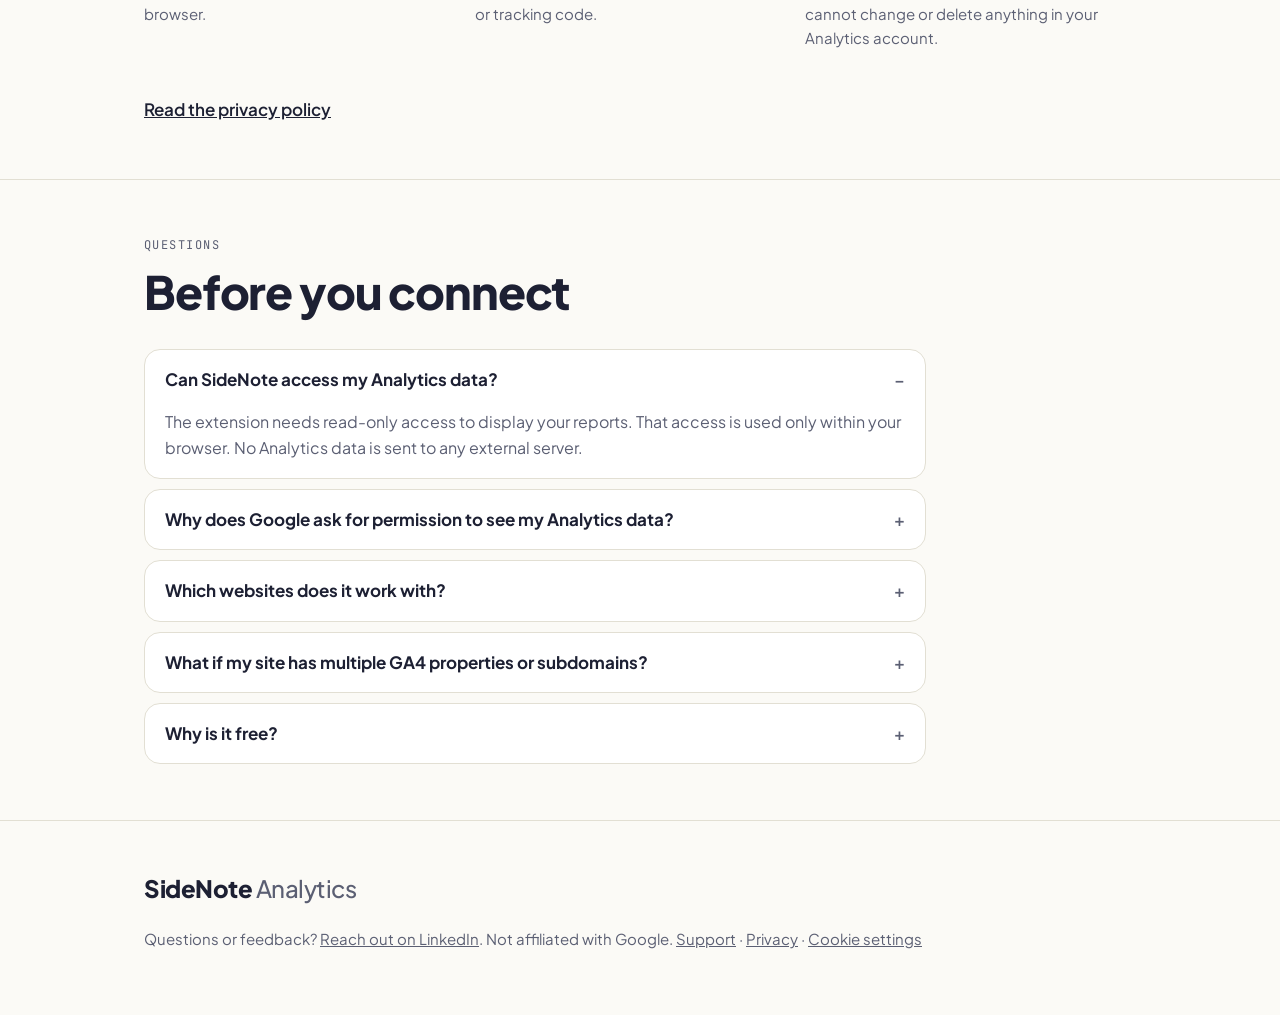
==== commit 92fcaa35: "Add support page and hello@ contact address Co-Authored-By: Claude Opus 5.5 (1M context) <noreply@an" ====
--- a/index.html
+++ b/index.html
@@ -46,7 +46,7 @@
 <link rel="preconnect" href="https://fonts.googleapis.com">
 <link rel="preconnect" href="https://fonts.gstatic.com" crossorigin>
 <link rel="stylesheet" href="https://fonts.googleapis.com/css2?family=Plus+Jakarta+Sans:wght@400;500;600;700;800&family=JetBrains+Mono:wght@400;500&display=swap">
-<link rel="stylesheet" href="site.css">
+<link rel="stylesheet" href="site.css?v=2">
 </head>
 <body>
 <!-- Google Tag Manager (noscript) -->
@@ -204,7 +204,7 @@
 <footer>
   <div class="wrap">
     <span class="sign">SideNote <span class="brand-soft">Analytics</span></span>
-    <p>Questions or feedback? <a href="https://www.linkedin.com/in/veyselm" rel="noopener">Reach out on LinkedIn</a>. Not affiliated with Google. <a href="privacy.html">Privacy</a> · <button type="button" class="link-btn" data-cookie-settings>Cookie settings</button></p>
+    <p>Questions or feedback? <a href="https://www.linkedin.com/in/veyselm" rel="noopener">Reach out on LinkedIn</a>. Not affiliated with Google. <a href="support.html">Support</a> · <a href="privacy.html">Privacy</a> · <button type="button" class="link-btn" data-cookie-settings>Cookie settings</button></p>
   </div>
 </footer>
 
--- a/site.css
+++ b/site.css
@@ -162,6 +162,7 @@
 .doc h1 { font-size: clamp(34px, 5vw, 48px); font-weight: 800; }
 .doc .updated { margin-top: 10px; color: var(--ink-soft); font-size: 15px; }
 .doc h2 { margin-top: 40px; font-size: 24px; font-weight: 800; }
+.doc h3 { margin-top: 28px; font-size: 19px; font-weight: 700; letter-spacing: -0.015em; }
 .doc p, .doc ul { margin-top: 12px; }
 .doc ul { padding-left: 1.2em; }
 .doc li + li { margin-top: 6px; }
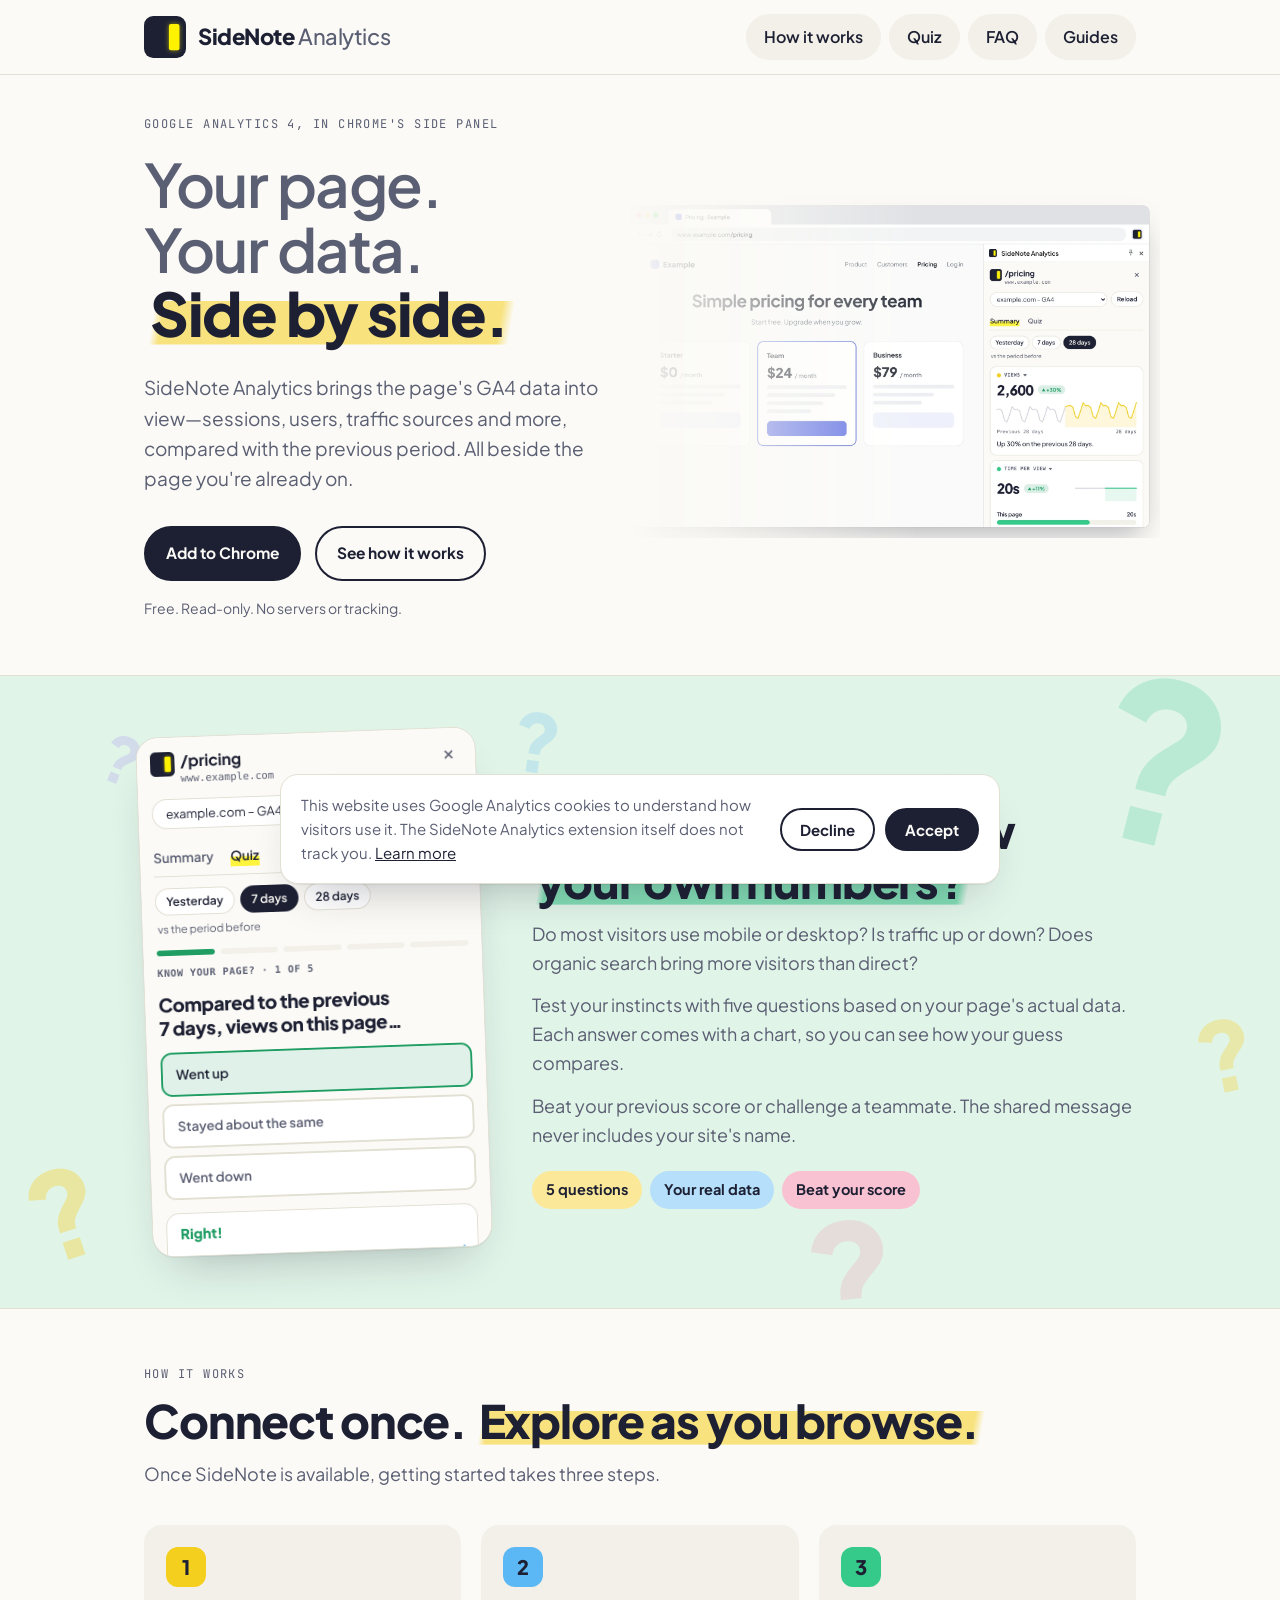
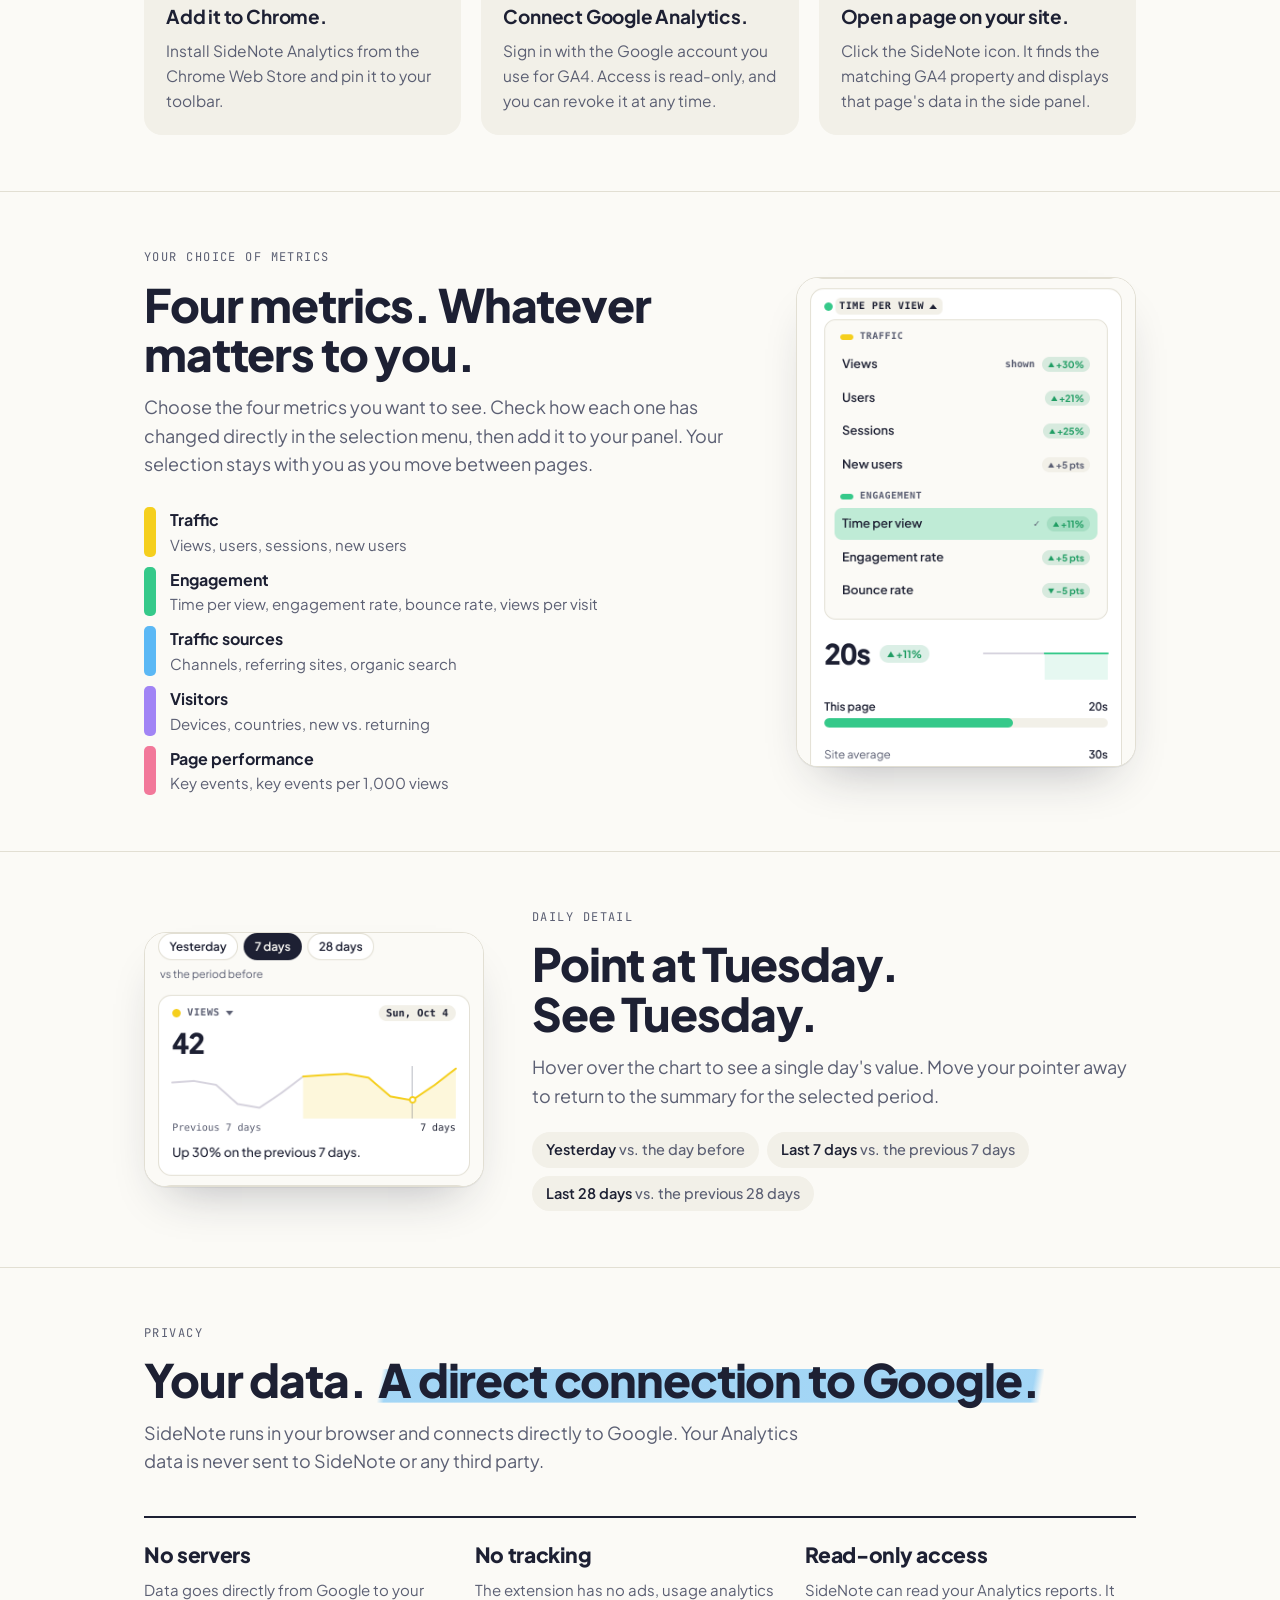
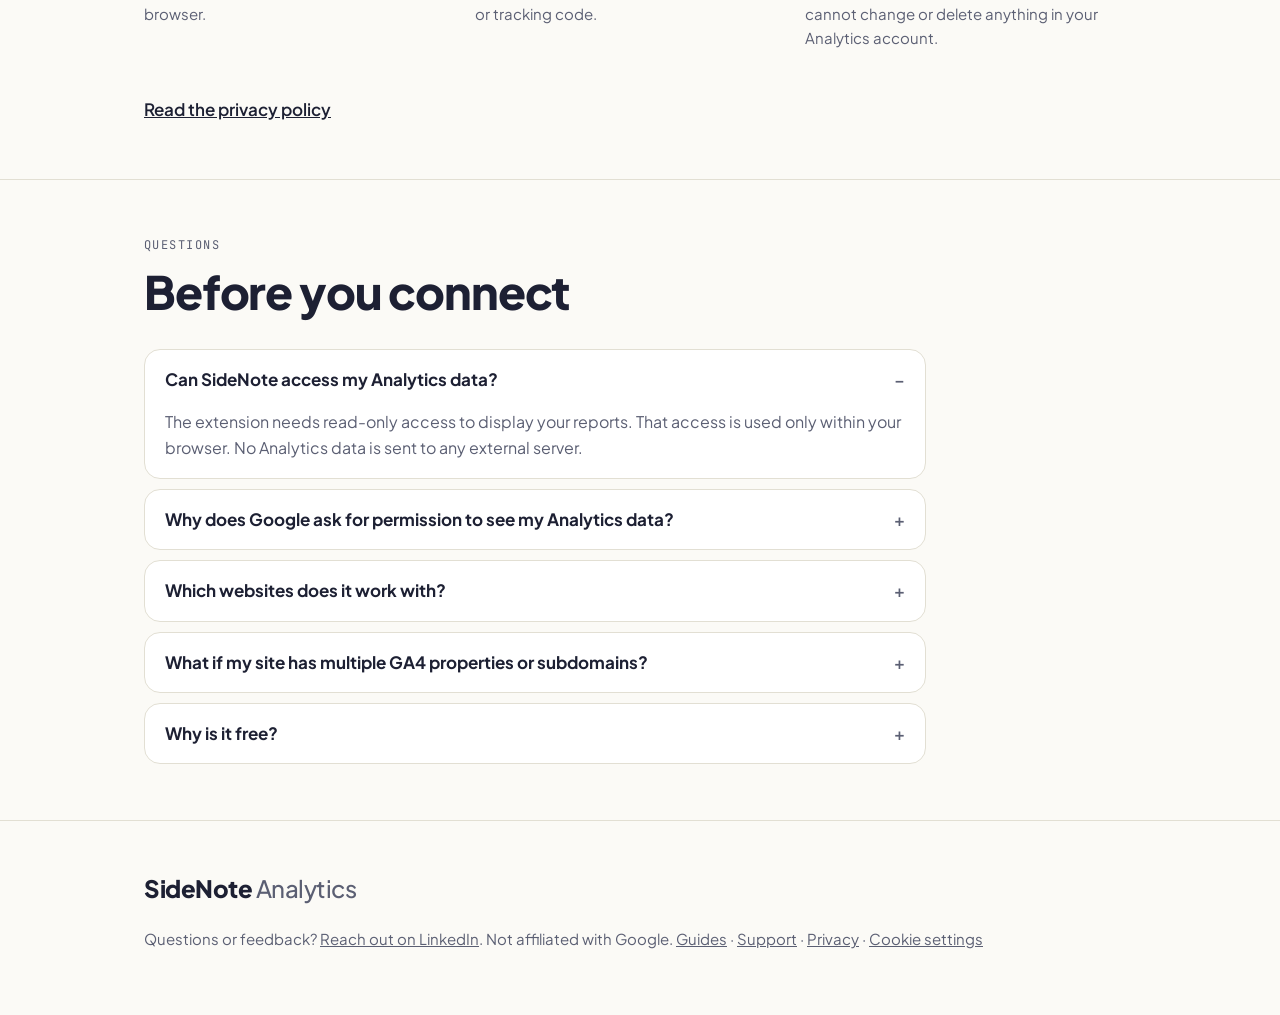
==== commit 9a9ee1c6: "Add GA4 guides section and the AI-assisted guides workflow - /guides/ hub and the first guide: how t" ====
--- a/index.html
+++ b/index.html
@@ -46,7 +46,7 @@
 <link rel="preconnect" href="https://fonts.googleapis.com">
 <link rel="preconnect" href="https://fonts.gstatic.com" crossorigin>
 <link rel="stylesheet" href="https://fonts.googleapis.com/css2?family=Plus+Jakarta+Sans:wght@400;500;600;700;800&family=JetBrains+Mono:wght@400;500&display=swap">
-<link rel="stylesheet" href="site.css?v=2">
+<link rel="stylesheet" href="site.css?v=3">
 </head>
 <body>
 <!-- Google Tag Manager (noscript) -->
@@ -63,6 +63,7 @@
       <a href="#how">How it works</a>
       <a href="#quiz">Quiz</a>
       <a href="#faq">FAQ</a>
+      <a href="guides/">Guides</a>
     </nav>
   </div>
 </header>
@@ -78,7 +79,7 @@
         </h1>
         <p class="lede">SideNote Analytics brings the page's GA4 data into view—sessions, users, traffic sources and more, compared with the previous period. All beside the page you're already on.</p>
         <div class="cta">
-          <a class="btn primary" href="https://chromewebstore.google.com/detail/sidenote-analytics/bgmgjefpcplopncgohninfdddjmldfml" data-track="store_click" rel="noopener">Add to Chrome</a>
+          <a class="btn primary" href="https://chromewebstore.google.com/detail/sidenote-analytics/bgmgjefpcplopncgohninfdddjmldfml?utm_source=sidenoteanalytics.com&utm_medium=website&utm_campaign=hero" data-track="store_click" rel="noopener">Add to Chrome</a>
           <a class="btn ghost" href="#how" data-track="cta_how_it_works">See how it works</a>
         </div>
         <p class="note">Free. Read-only. No servers or tracking.</p>
@@ -204,10 +205,10 @@
 <footer>
   <div class="wrap">
     <span class="sign">SideNote <span class="brand-soft">Analytics</span></span>
-    <p>Questions or feedback? <a href="https://www.linkedin.com/in/veyselm" rel="noopener">Reach out on LinkedIn</a>. Not affiliated with Google. <a href="support.html">Support</a> · <a href="privacy.html">Privacy</a> · <button type="button" class="link-btn" data-cookie-settings>Cookie settings</button></p>
+    <p>Questions or feedback? <a href="https://www.linkedin.com/in/veyselm" rel="noopener">Reach out on LinkedIn</a>. Not affiliated with Google. <a href="guides/">Guides</a> · <a href="support.html">Support</a> · <a href="privacy.html">Privacy</a> · <button type="button" class="link-btn" data-cookie-settings>Cookie settings</button></p>
   </div>
 </footer>
 
-<script src="consent.js?v=4"></script>
+<script src="consent.js?v=5"></script>
 </body>
 </html>
--- a/site.css
+++ b/site.css
@@ -201,3 +201,24 @@
 .consent .btn.primary { background: var(--ink); color: var(--paper); }
 .link-btn { font: inherit; color: inherit; background: none; border: 0; padding: 0; text-decoration: underline; cursor: pointer; }
 .consent[hidden] { display: none; }
+
+/* guides */
+.doc ol { margin-top: 12px; padding-left: 1.4em; }
+.doc ol li + li { margin-top: 6px; }
+.guide .crumbs { font-size: 14px; color: var(--ink-soft); }
+.guide .crumbs a { text-decoration: none; }
+.guide .crumbs a:hover { text-decoration: underline; }
+.guide h1 { margin-top: 14px; }
+.guide .short { margin-top: 24px; }
+.guide .short p { margin: 0; }
+.try { margin-top: 48px; padding: 24px; border-radius: 20px; background: color-mix(in srgb, var(--hl-alive) 22%, var(--paper)); display: grid; gap: 12px; justify-items: start; }
+.try p { margin: 0; }
+.related { margin-top: 48px; padding-top: 8px; border-top: 1px solid var(--rule); }
+.related h2 { margin-top: 24px; font-size: 20px; }
+.guides-hub .lede { margin-top: 18px; font-size: 18px; }
+.guide-list { list-style: none; padding: 0 !important; margin-top: 32px !important; display: grid; gap: 12px; }
+.guide-list li + li { margin-top: 0; }
+.guide-list a { display: grid; gap: 6px; padding: 20px 22px; border: 1px solid var(--rule); border-radius: 18px; background: var(--panel); text-decoration: none; }
+.guide-list a:hover { border-color: var(--ink-soft); }
+.guide-list b { font-size: 19px; letter-spacing: -0.01em; }
+.guide-list span { color: var(--ink-soft); font-size: 15.5px; }
